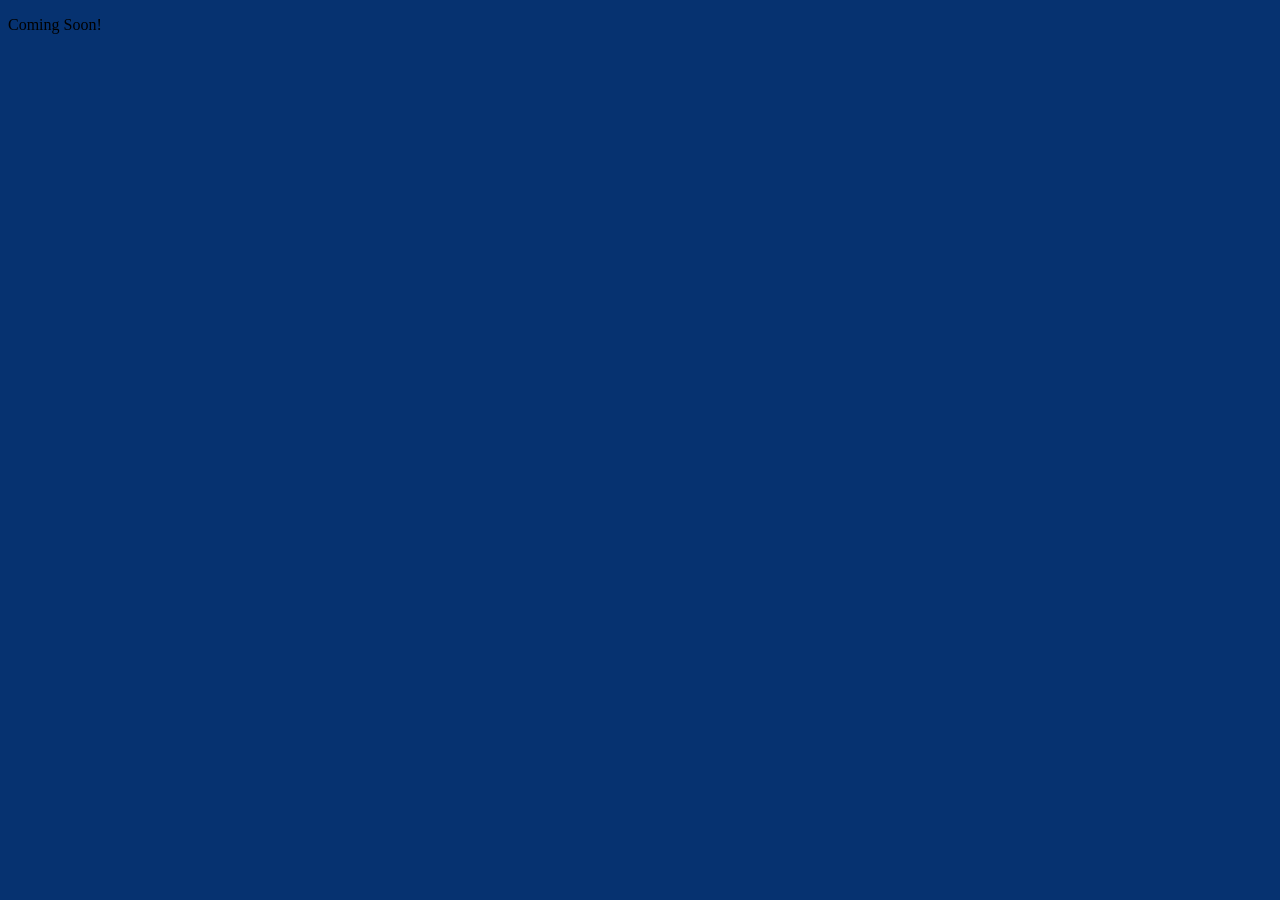
==== index.html @ 449f2cf8 "initial commit" ====
<!DOCTYPE html>
<html lang="en">

<head>
    <meta charset="UTF-8">
    <meta name="viewport" content="width=device-width, initial-scale=1.0">
    <title>Document</title>
    <link rel="stylesheet" href="css/style.css">
</head>

<body>
    <header>
    </header>

    <main>
        <p>Coming Soon!</p>
    </main>

    <footer>
    </footer>

</body>

</html>
---- css/style.css ----
html {
  box-sizing: border-box;
}

*,
*:before,
*:after {
  box-sizing: inherit;
}

body {
  color: black;
  background-color: #063270;
}
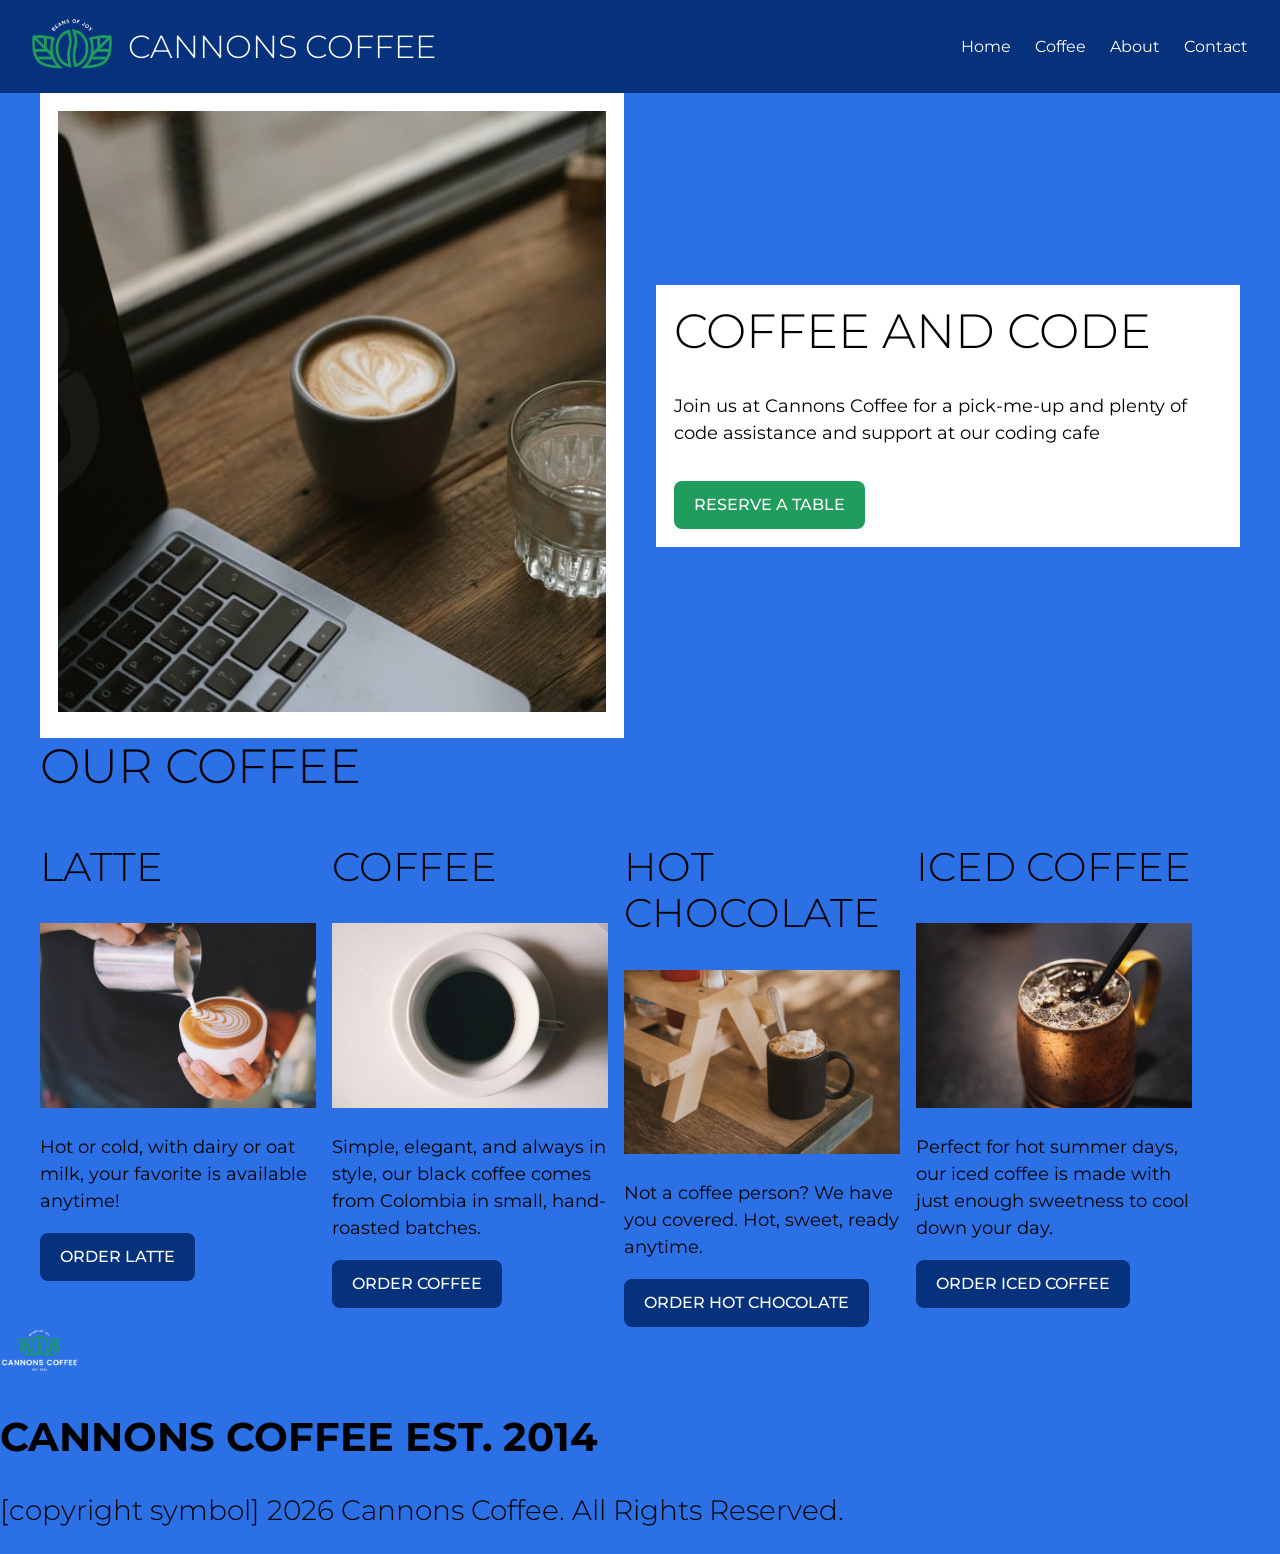
==== commit df67fdcf: "updated homepg and latte" ====
--- a/index.html
+++ b/index.html
@@ -6,19 +6,78 @@
     <meta name="viewport" content="width=device-width, initial-scale=1.0">
     <title>Document</title>
     <link rel="stylesheet" href="css/style.css">
+    <link rel="preconnect" href="https://fonts.googleapis.com">
+    <link rel="preconnect" href="https://fonts.gstatic.com" crossorigin>
+    <link href="https://fonts.googleapis.com/css2?family=Montserrat:wght@300;400;500;600;700&display=swap"
+        rel="stylesheet">
 </head>
 
 <body>
-    <header>
+    <header class="navbar">
+        <div class="brand">
+            <div class="logo"><img src="/images/logo-nav.png" alt="Cannons Coffee Logo, Beans of Joy"></div>
+            <h1> Cannons Coffee</h1>
+        </div>
+        <nav class="nav-links">
+            <ul>
+                <li><a href="index.html">Home</a></li>
+                <li><a href="latte.html">Coffee</a></li>
+                <li><a href="https://breakroasters.com/pages/learn">About</a></li>
+                <li><a href="#"> Contact</a></li>
+            </ul>
+        </nav>
     </header>
+    <div class="container">
+        <main>
+            <div class="hero">
+                <div id="left">
+                    <img src="/images/coffee-computer.jpg" alt="Laptop with a cup of coffee and a glass of water">
+                </div>
+                <div id="right">
+                    <h1>Coffee and Code</h1>
+                    <p>Join us at Cannons Coffee for a pick-me-up and plenty of code assistance and support at our coding cafe</p>
+                    <a href="#" class="button button-green"> Reserve a Table </a>
+                </div>
+            </div>
+            <div class="card-container">
+                <h1>Our Coffee</h1>
+                <div class="card">
+                    <h2>Latte</h2>
+                    <img src="/images/latte.jpg" alt="Latte in a cup">
+                    <p>Hot or cold, with dairy or oat milk, your favorite is available anytime!</p>
+                    <a href="https://science.nasa.gov/jupiter/moons/io/" target="_blank" class="button">Order Latte</a>
+                </div>
+                <div class="card">
+                    <h2>Coffee</h2>
+                    <img src="/images/coffee.jpg" alt="Coffee in a cup">
+                    <p>Simple, elegant, and always in style, our black coffee comes from Colombia in small, hand-roasted
+                    batches.</p>
+                    <a href="https://science.nasa.gov/jupiter/moons/io/" target="_blank" class="button">Order Coffee</a>
+                </div>
+                <div class="card">
+                    <h2>Hot Chocolate</h2>
+                    <img src="/images/hotchoc.jpg" alt="Hot chocolate in a cup with whipped cream">
+                    <p>Not a coffee person? We have you covered. Hot, sweet, ready anytime.</p>
+                    <a href="https://science.nasa.gov/jupiter/moons/io/" target="_blank" class="button">Order Hot
+                    Chocolate</a>
+                </div>
+                <div class="card">
+                    <h2>Iced Coffee</h2>
+                    <img src="/images/iced.jpg" alt="Iced coffee in a mug with a straw">
+                    <p>Perfect for hot summer days, our iced coffee is made with just enough sweetness to cool down your
+                    day.</p>
+                    <a href="https://science.nasa.gov/jupiter/moons/io/" target="_blank" class="button">Order Iced
+                    Coffee</a>
+                </div>
+            </div>
+        </main>
+    </div>
+    <footer>
+        
+        <div class="logo"><img src="/images/logo-footer.png" alt="Cannons Coffee Logo, Beans of Joy"></div>
+        <h2> <strong>Cannons Coffee EST. 2014</strong></h2>
+        <h3>[copyright symbol] 2026 Cannons Coffee. All Rights Reserved.</h3>
 
-    <main>
-        <p>Coming Soon!</p>
-    </main>
-
-    <footer>
     </footer>
-
 </body>
-
 </html>
--- a/css/style.css
+++ b/css/style.css
@@ -1,6 +1,64 @@
+:root {
+    /* Brand Colors */
+    --color-black: #000000;
+    --color-catalina: #06327d;
+    --color-bluetiful: #2b70e4;
+    --color-vegan: #209d5c;
+    --color-sunglow: #ffd034;
+    --color-white: #ffffff;
+    --color-light-blue: #cadbf8;
+
+    /* Brand Typography */
+    --font-primary: 'Montserrat' , sans-serif;
+}
+
+/* Global Styles */
+
+
+
+body {
+    font-family: var(--font-primary);
+    font-size: 1.125rem;
+    line-height: 1.5;
+    margin: 0;
+    background-color: var(--color-bluetiful);
+
+}
+
+.hero{
+    display:flex;
+    flex-direction: row;
+    align-items: center;
+    gap: 2rem;
+}
+.hero img{
+    width: 100%;
+}
+
+
+#left, #right { 
+  width: 50%; 
+  margin:0; 
+  padding: 1em; 
+  background: white; 
+} 
+
+#left  { float:none;  }
+
+#right {
+    display: flex;
+    flex-direction: column;
+    align-items: flex-start;
+    gap: 1rem;
+}
+
 html {
   box-sizing: border-box;
 }
+
+
+
+
 
 *,
 *:before,
@@ -8,7 +66,189 @@
   box-sizing: inherit;
 }
 
-body {
-  color: black;
-  background-color: #063270;
-}
+
+.container {
+    max-width: 1200px;
+    width: 100%;
+    margin: 0 auto;
+}
+
+/* Heading Styles */
+h1 {
+    font-size: 3rem;
+    line-height: 1.1667;
+    font-weight: 300;
+    text-transform: uppercase;
+    margin: 0;
+    
+}
+
+h2 {
+    font-size: 2.5rem;
+    line-height: 1.1667;
+    font-weight: 300;
+    text-transform: uppercase;
+
+}
+
+h3 {
+    font-size: 1.75rem;
+    line-height: 1.1667;
+    font-weight: 300;
+
+}
+
+/* Button Styles */
+
+.button {
+    display: inline-block;
+    background-color: var(--color-catalina);
+    color: var(--color-white);
+    font-family: var(--font-primary);
+    font-size: 1rem;
+    font-weight: 500;
+    text-decoration: none;
+    text-transform: uppercase;
+    padding: 0.75rem 1.25rem;
+    border: none;
+    border-radius: 8px;
+    cursor: pointer;
+
+}
+
+/* Button Hover */
+.button:hover {
+    background-color: var(--color-bluetiful);
+
+}
+
+.button-green {
+    background-color: var(--color-vegan);
+}
+
+.navbar {
+	background-color: var(--color-catalina);
+    width: 100%;
+	padding: 1rem 2rem;
+	display: flex;
+	align-items: center;
+	justify-content: space-between;
+}
+/* logo and title */
+.brand{
+    display: flex;
+    align-items: center;
+    gap: 1rem;
+}
+
+.logo img{
+    width: 80px;
+    height: auto;
+}
+
+.brand h1{
+    color: var(--color-white);
+    font-size: 2rem;
+}
+
+/*Nav Links*/
+.navbar ul {
+	display: flex;
+    gap: 1.5rem;
+    list-style: none;
+    margin: 0;
+    padding: 0;
+
+}
+
+/* .logo {
+	font-size: 1.25rem;
+	font-weight: bold;
+    font-family: var(--font-primary);
+    color: var(--color-vegan);
+} */
+
+.nav-links a {
+	text-decoration: none;
+    font-size: 1rem;
+	color: var(--color-white);
+}
+
+/* .nav-links ul li {
+	list-style: none;
+    font-family: var(--font-primary);
+} */
+
+
+.card-container {
+  display: flex;
+  flex-wrap: wrap;
+  gap: 1rem;
+}
+
+.card-container h1{
+    width: 100%;
+}
+.card {
+  width: 100%;
+}
+
+.card img{
+    width: 100%;
+}
+
+/*Tablet */
+@media (min-width: 650px) and (max-width: 999px) {
+  .card {
+    width: 45%;
+    /*flex: 0 0 calc((100% - 3rem) / 4 ); */
+  }
+  .navbar{
+    flex-direction: column;
+    gap: 1rem;
+  }
+  .nav-links ul{
+    justify-content: center;
+  }
+}
+
+/* Desktop */
+@media (min-width: 1000px){
+    .card{
+        width:23%;
+    }
+    /* Mobile: under 650px */
+@media (max-width: 649px) {
+    .navbar {
+        flex-direction: column;
+        gap: 1rem;
+        padding: 1rem;
+        width: 100%;
+    }
+
+    .brand {
+        justify-content: center;
+    }
+
+    .nav-links {
+        width: 100%;
+    }
+
+    .nav-links ul {
+        display: flex;
+        flex-wrap: wrap;
+        justify-content: center;
+        gap: 0.75rem 1.5rem;
+    }
+
+    .nav-links li {
+        width: 40%;
+        text-align: center;
+    }
+
+    .brand h1 {
+        font-size: 1.5rem;
+    }
+}
+
+}
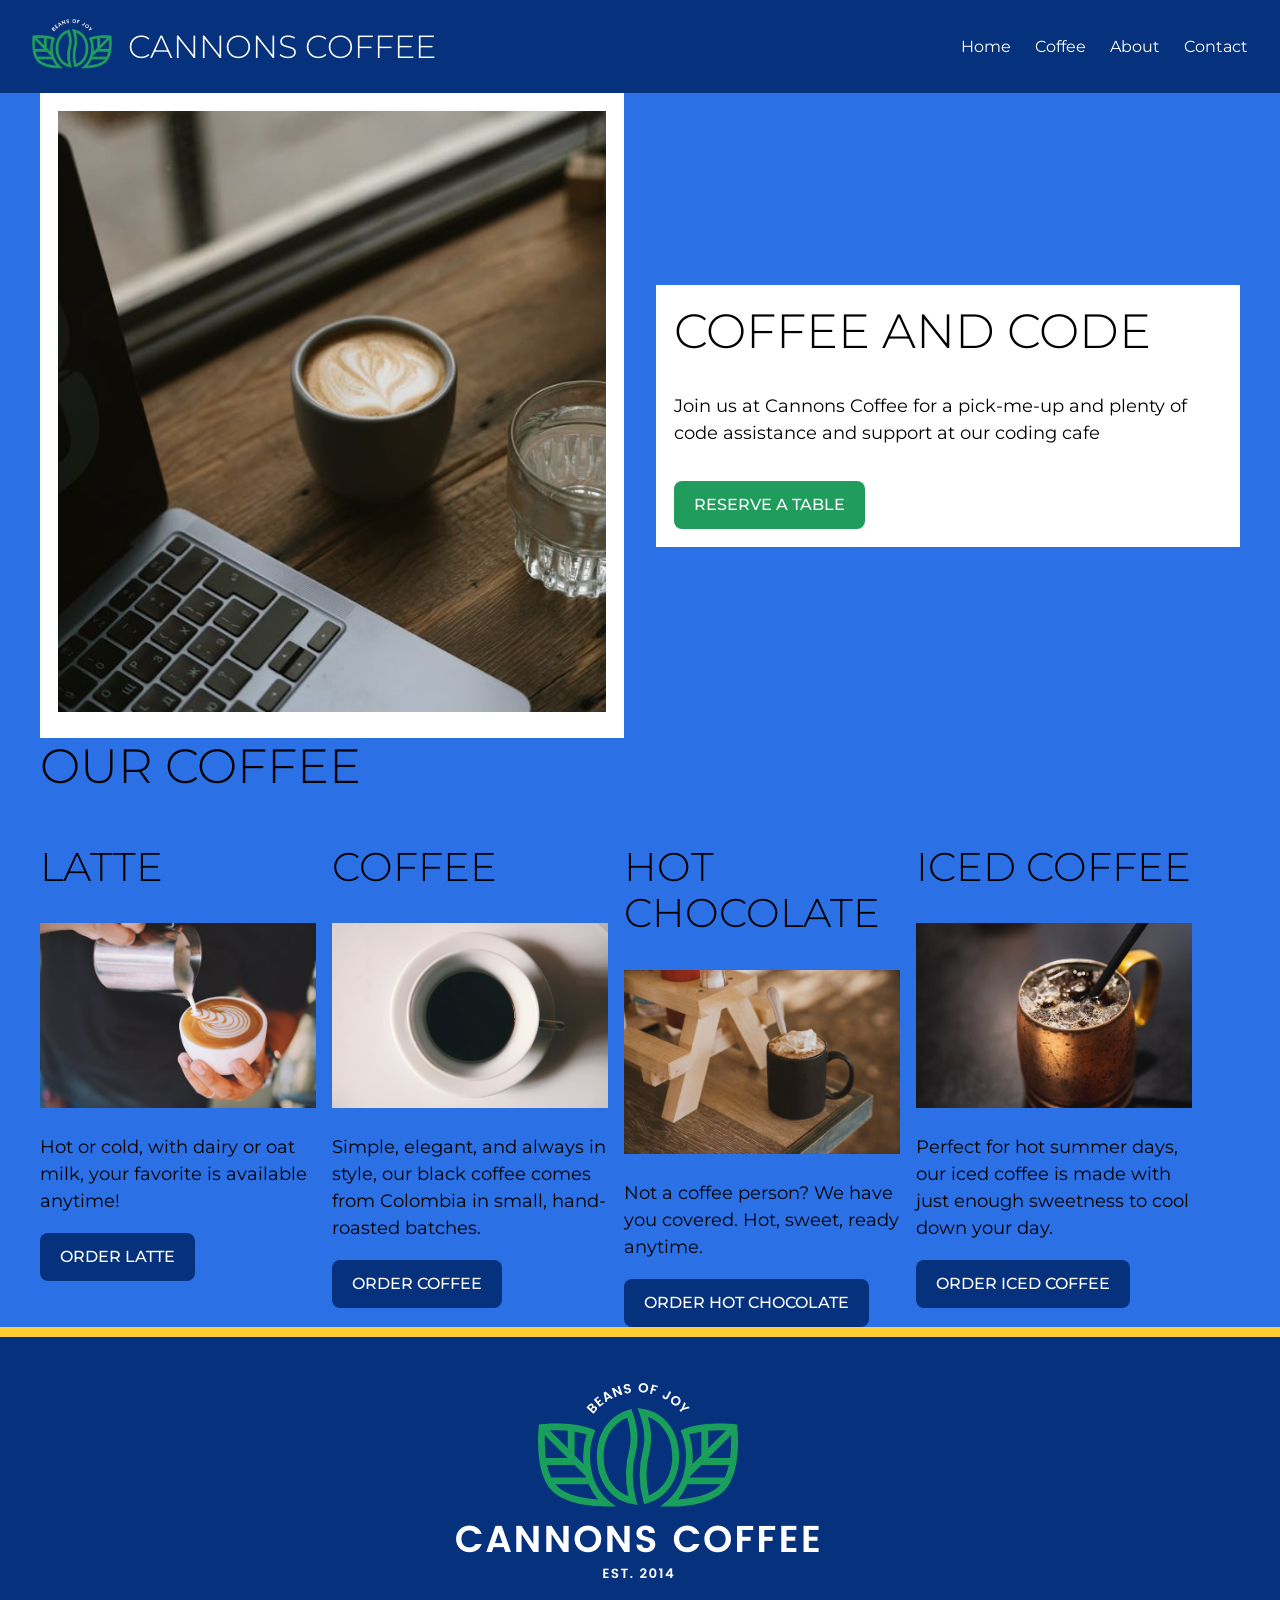
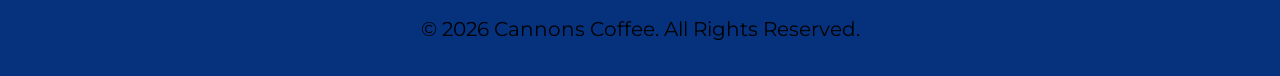
==== commit 039f7e9a: "added in footer fixed navbar bkgrd responsiveness" ====
--- a/index.html
+++ b/index.html
@@ -72,11 +72,11 @@
             </div>
         </main>
     </div>
-    <footer>
+    <footer class="footer">
         
-        <div class="logo"><img src="/images/logo-footer.png" alt="Cannons Coffee Logo, Beans of Joy"></div>
-        <h2> <strong>Cannons Coffee EST. 2014</strong></h2>
-        <h3>[copyright symbol] 2026 Cannons Coffee. All Rights Reserved.</h3>
+        <div class="footer-logo"><img src="/images/logo-footer.png" alt="Cannons Coffee Logo, Beans of Joy"></div>
+        
+        <p>&copy; 2026 Cannons Coffee. All Rights Reserved.</p>
 
     </footer>
 </body>
--- a/css/style.css
+++ b/css/style.css
@@ -249,6 +249,36 @@
     .brand h1 {
         font-size: 1.5rem;
     }
-}
-
-}
+    .footer{
+        padding: 1.5rem 1rem;
+    
+    }
+    .footer-logo{
+        width: 95%;
+    }
+    .footer p {
+        font-size: 1rem;;
+
+    }
+}
+.footer{
+    background-color: var(--color-catalina);
+    border-top: 10px solid var(--color-sunglow);
+    color:(var(--color-white));
+    text-align: center;
+    padding: 2rem 1rem;
+    width: 100%;
+}
+.footer-logo{
+    display: block;
+    width: 85%;
+    max-width: 500px;
+    height: auto;
+    margin: 0 auto 1rem;
+}
+.footer p{
+    font-size: 1.25rem;
+    line-height: 1.5;
+    margin: 1rem auto 0;
+}
+}
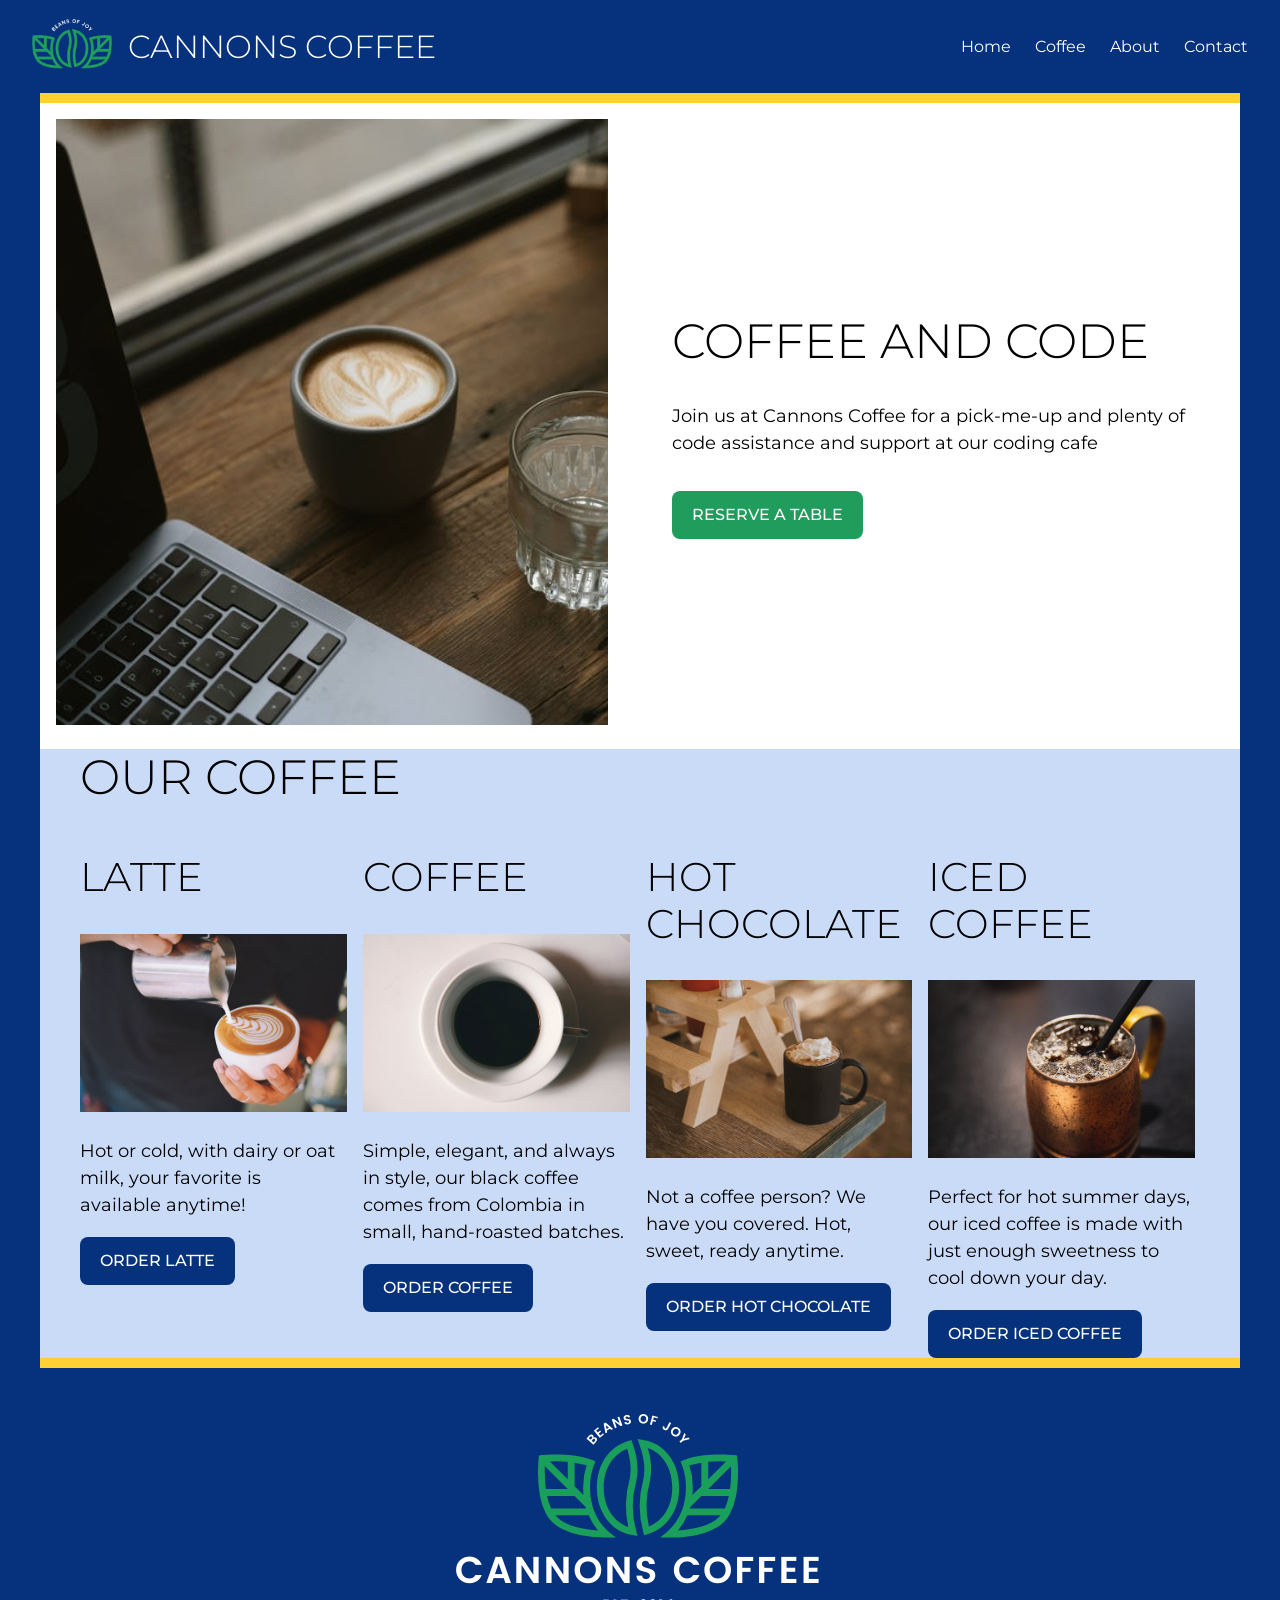
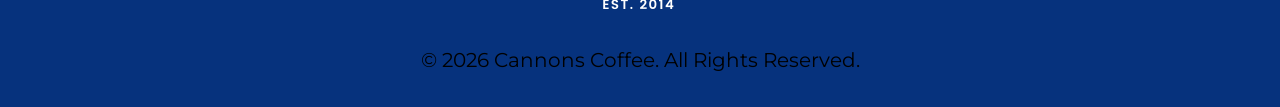
==== commit f7cc326d: "fixing images file path" ====
--- a/index.html
+++ b/index.html
@@ -15,7 +15,7 @@
 <body>
     <header class="navbar">
         <div class="brand">
-            <div class="logo"><img src="/images/logo-nav.png" alt="Cannons Coffee Logo, Beans of Joy"></div>
+            <div class="logo"><img src="images/logo-nav.png" alt="Cannons Coffee Logo, Beans of Joy"></div>
             <h1> Cannons Coffee</h1>
         </div>
         <nav class="nav-links">
@@ -31,7 +31,7 @@
         <main>
             <div class="hero">
                 <div id="left">
-                    <img src="/images/coffee-computer.jpg" alt="Laptop with a cup of coffee and a glass of water">
+                    <img src="images/coffee-computer.jpg" alt="Laptop with a cup of coffee and a glass of water">
                 </div>
                 <div id="right">
                     <h1>Coffee and Code</h1>
@@ -43,27 +43,27 @@
                 <h1>Our Coffee</h1>
                 <div class="card">
                     <h2>Latte</h2>
-                    <img src="/images/latte.jpg" alt="Latte in a cup">
+                    <img src="images/latte.jpg" alt="Latte in a cup">
                     <p>Hot or cold, with dairy or oat milk, your favorite is available anytime!</p>
                     <a href="https://science.nasa.gov/jupiter/moons/io/" target="_blank" class="button">Order Latte</a>
                 </div>
                 <div class="card">
                     <h2>Coffee</h2>
-                    <img src="/images/coffee.jpg" alt="Coffee in a cup">
+                    <img src="images/coffee.jpg" alt="Coffee in a cup">
                     <p>Simple, elegant, and always in style, our black coffee comes from Colombia in small, hand-roasted
                     batches.</p>
                     <a href="https://science.nasa.gov/jupiter/moons/io/" target="_blank" class="button">Order Coffee</a>
                 </div>
                 <div class="card">
                     <h2>Hot Chocolate</h2>
-                    <img src="/images/hotchoc.jpg" alt="Hot chocolate in a cup with whipped cream">
+                    <img src="images/hotchoc.jpg" alt="Hot chocolate in a cup with whipped cream">
                     <p>Not a coffee person? We have you covered. Hot, sweet, ready anytime.</p>
                     <a href="https://science.nasa.gov/jupiter/moons/io/" target="_blank" class="button">Order Hot
                     Chocolate</a>
                 </div>
                 <div class="card">
                     <h2>Iced Coffee</h2>
-                    <img src="/images/iced.jpg" alt="Iced coffee in a mug with a straw">
+                    <img src="images/iced.jpg" alt="Iced coffee in a mug with a straw">
                     <p>Perfect for hot summer days, our iced coffee is made with just enough sweetness to cool down your
                     day.</p>
                     <a href="https://science.nasa.gov/jupiter/moons/io/" target="_blank" class="button">Order Iced
@@ -74,7 +74,7 @@
     </div>
     <footer class="footer">
         
-        <div class="footer-logo"><img src="/images/logo-footer.png" alt="Cannons Coffee Logo, Beans of Joy"></div>
+        <div class="footer-logo"><img src="images/logo-footer.png" alt="Cannons Coffee Logo, Beans of Joy"></div>
         
         <p>&copy; 2026 Cannons Coffee. All Rights Reserved.</p>
 
--- a/css/style.css
+++ b/css/style.css
@@ -21,11 +21,12 @@
     font-size: 1.125rem;
     line-height: 1.5;
     margin: 0;
-    background-color: var(--color-bluetiful);
+    background-color: var(--color-catalina);
 
 }
 
 .hero{
+    background-color: var(--color-white);
     display:flex;
     flex-direction: row;
     align-items: center;
@@ -39,7 +40,7 @@
 #left, #right { 
   width: 50%; 
   margin:0; 
-  padding: 1em; 
+  padding: 1rem; 
   background: white; 
 } 
 
@@ -68,6 +69,8 @@
 
 
 .container {
+    border-top: 10px solid var(--color-sunglow);
+    border-bottom: 10px solid var(--color-sunglow);
     max-width: 1200px;
     width: 100%;
     margin: 0 auto;
@@ -181,7 +184,10 @@
 
 
 .card-container {
+
   display: flex;
+  padding-left: 2.5rem;;
+  background-color: var(--color-light-blue);
   flex-wrap: wrap;
   gap: 1rem;
 }
@@ -263,7 +269,6 @@
 }
 .footer{
     background-color: var(--color-catalina);
-    border-top: 10px solid var(--color-sunglow);
     color:(var(--color-white));
     text-align: center;
     padding: 2rem 1rem;
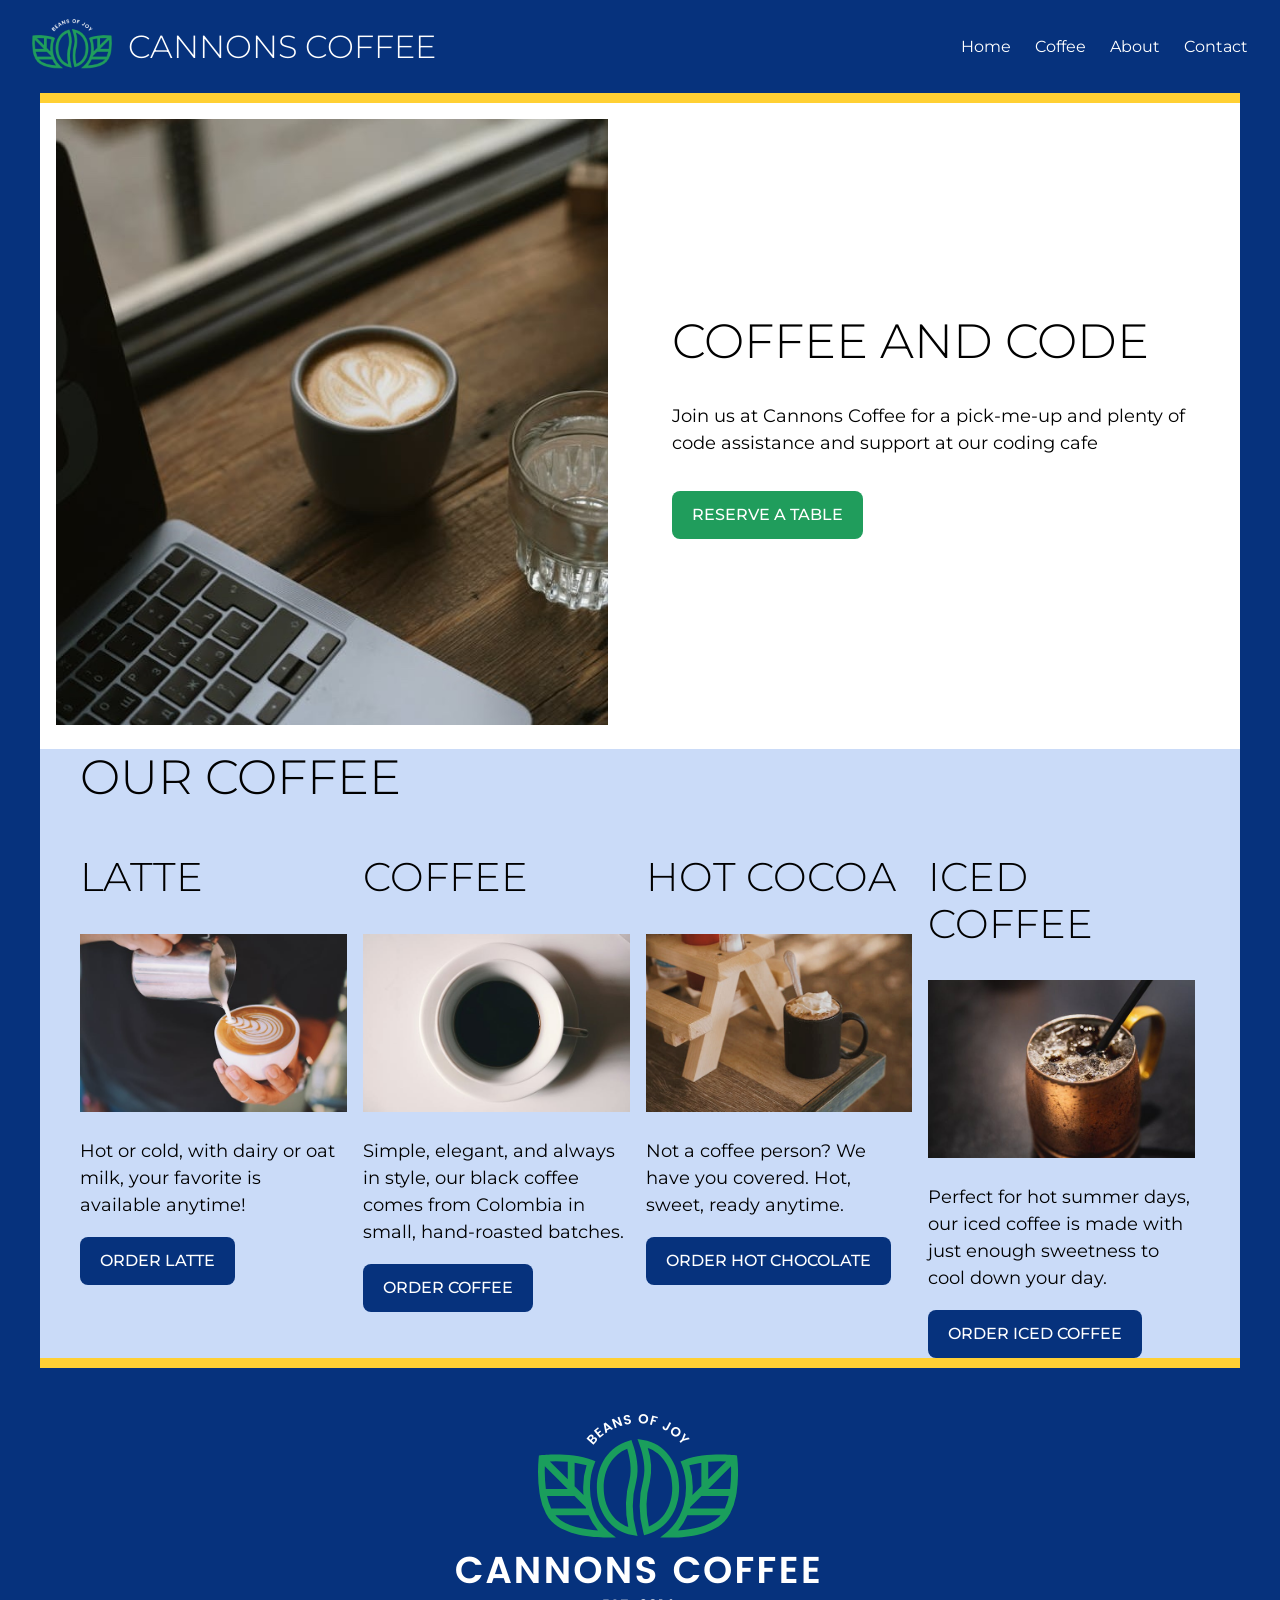
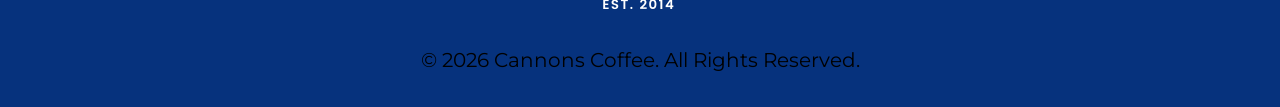
==== commit 4fa7c9ee: "mobile hero in a column, logo on top of site name" ====
--- a/index.html
+++ b/index.html
@@ -55,7 +55,7 @@
                     <a href="https://science.nasa.gov/jupiter/moons/io/" target="_blank" class="button">Order Coffee</a>
                 </div>
                 <div class="card">
-                    <h2>Hot Chocolate</h2>
+                    <h2>Hot Cocoa</h2>
                     <img src="images/hotchoc.jpg" alt="Hot chocolate in a cup with whipped cream">
                     <p>Not a coffee person? We have you covered. Hot, sweet, ready anytime.</p>
                     <a href="https://science.nasa.gov/jupiter/moons/io/" target="_blank" class="button">Order Hot
--- a/css/style.css
+++ b/css/style.css
@@ -186,7 +186,7 @@
 .card-container {
 
   display: flex;
-  padding-left: 2.5rem;;
+  padding-left: 2.5rem;
   background-color: var(--color-light-blue);
   flex-wrap: wrap;
   gap: 1rem;
@@ -201,6 +201,25 @@
 
 .card img{
     width: 100%;
+}
+.footer{
+    background-color: var(--color-catalina);
+    color:(var(--color-white));
+    text-align: center;
+    padding: 2rem 1rem;
+    width: 100%;
+}
+.footer-logo{
+    display: block;
+    width: 85%;
+    max-width: 500px;
+    height: auto;
+    margin: 0 auto 1rem;
+}
+.footer p{
+    font-size: 1.25rem;
+    line-height: 1.5;
+    margin: 1rem auto 0;
 }
 
 /*Tablet */
@@ -223,6 +242,7 @@
     .card{
         width:23%;
     }
+ }
     /* Mobile: under 650px */
 @media (max-width: 649px) {
     .navbar {
@@ -231,9 +251,16 @@
         padding: 1rem;
         width: 100%;
     }
+    .hero{
+        flex-direction: column;
+    }
+    #left {
+        width: 100%;
+    }
 
     .brand {
         justify-content: center;
+        flex-direction: column;
     }
 
     .nav-links {
@@ -242,7 +269,7 @@
 
     .nav-links ul {
         display: flex;
-        flex-wrap: wrap;
+        flex-wrap: nowrap;
         justify-content: center;
         gap: 0.75rem 1.5rem;
     }
@@ -252,6 +279,9 @@
         text-align: center;
     }
 
+    .card-container{
+        padding-right: 2.5rem;
+    }
     .brand h1 {
         font-size: 1.5rem;
     }
@@ -267,23 +297,3 @@
 
     }
 }
-.footer{
-    background-color: var(--color-catalina);
-    color:(var(--color-white));
-    text-align: center;
-    padding: 2rem 1rem;
-    width: 100%;
-}
-.footer-logo{
-    display: block;
-    width: 85%;
-    max-width: 500px;
-    height: auto;
-    margin: 0 auto 1rem;
-}
-.footer p{
-    font-size: 1.25rem;
-    line-height: 1.5;
-    margin: 1rem auto 0;
-}
-}
